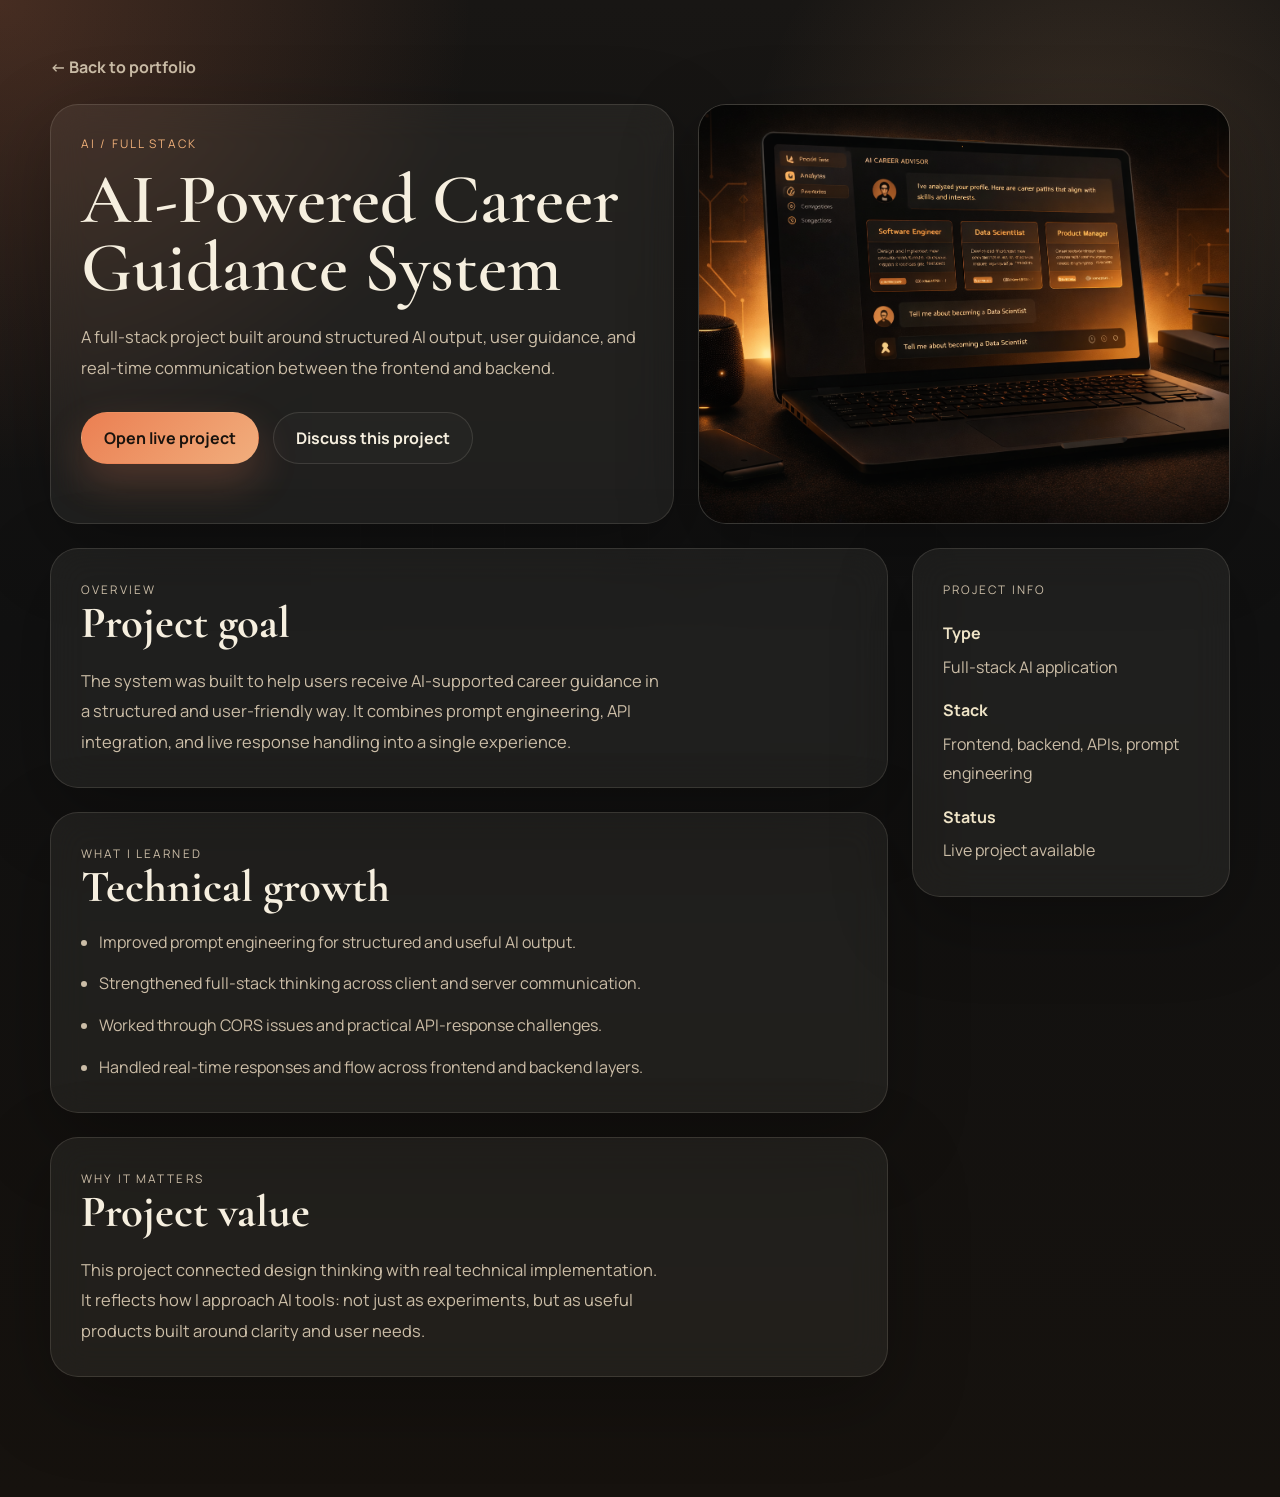
==== pages/ai-career-guidance.html @ e874be93 "updated portfolio" ====
<!DOCTYPE html>
<html lang="en">
<head>
  <meta charset="UTF-8">
  <meta name="viewport" content="width=device-width, initial-scale=1.0">
  <title>AI-Powered Career Guidance System | Anand Kumar</title>
  <link rel="preconnect" href="https://fonts.googleapis.com">
  <link rel="preconnect" href="https://fonts.gstatic.com" crossorigin>
  <link href="https://fonts.googleapis.com/css2?family=Manrope:wght@400;500;600;700;800&amp;family=Cormorant+Garamond:wght@500;600;700&amp;display=swap" rel="stylesheet">
  <link rel="stylesheet" href="../style.css">
</head>
<body class="detail-body">
  <div class="site-shell">
    <main class="detail-main">
      <a class="detail-back" href="../index.html#projects">← Back to portfolio</a>

      <section class="detail-hero">
        <article class="detail-panel">
          <p class="eyebrow">AI / Full Stack</p>
          <h1>AI-Powered Career Guidance System</h1>
          <p class="detail-lead">
            A full-stack project built around structured AI output, user guidance, and real-time communication between the frontend and backend.
          </p>
          <div class="detail-actions">
            <a class="btn btn-primary" href="https://lucifer12049.github.io/career-guidance-using-ai-/" target="_blank" rel="noreferrer">Open live project</a>
            <a class="btn btn-secondary" href="mailto:4002anandkumar@gmail.com">Discuss this project</a>
          </div>
        </article>

        <div class="detail-visual">
          <img src="../image/project-2.png" alt="AI-Powered Career Guidance System preview">
        </div>
      </section>

      <section class="detail-layout">
        <div class="detail-stack">
          <article class="detail-section">
            <p class="eyebrow">Overview</p>
            <h2>Project goal</h2>
            <p class="detail-lead">
              The system was built to help users receive AI-supported career guidance in a structured and user-friendly way.
              It combines prompt engineering, API integration, and live response handling into a single experience.
            </p>
          </article>

          <article class="detail-section">
            <p class="eyebrow">What I learned</p>
            <h2>Technical growth</h2>
            <ul class="detail-list">
              <li>Improved prompt engineering for structured and useful AI output.</li>
              <li>Strengthened full-stack thinking across client and server communication.</li>
              <li>Worked through CORS issues and practical API-response challenges.</li>
              <li>Handled real-time responses and flow across frontend and backend layers.</li>
            </ul>
          </article>

          <article class="detail-section">
            <p class="eyebrow">Why it matters</p>
            <h2>Project value</h2>
            <p class="detail-lead">
              This project connected design thinking with real technical implementation. It reflects how I approach AI tools:
              not just as experiments, but as useful products built around clarity and user needs.
            </p>
          </article>
        </div>

        <aside class="detail-sidebar">
          <article class="detail-sidebar-card">
            <p class="eyebrow">Project info</p>
            <div class="detail-meta">
              <p><strong>Type</strong> Full-stack AI application</p>
              <p><strong>Stack</strong> Frontend, backend, APIs, prompt engineering</p>
              <p><strong>Status</strong> Live project available</p>
            </div>
          </article>
        </aside>
      </section>
    </main>
  </div>
</body>
</html>
---- style.css ----
:root {
  --bg: #111111;
  --panel: rgba(255, 248, 238, 0.06);
  --panel-strong: rgba(255, 248, 238, 0.1);
  --line: rgba(255, 244, 230, 0.12);
  --text: #f6efdf;
  --muted: #cbbda7;
  --accent: #eb7f52;
  --accent-soft: #f0b07a;
  --highlight: #efe4c7;
  --shadow: 0 24px 80px rgba(0, 0, 0, 0.28);
  --radius: 28px;
  --radius-sm: 20px;
  --max-width: 1180px;
}

* {
  box-sizing: border-box;
  margin: 0;
  padding: 0;
}

html {
  scroll-behavior: smooth;
}

body {
  min-height: 100vh;
  overflow-x: hidden;
  font-family: "Manrope", sans-serif;
  background:
    radial-gradient(circle at top left, rgba(235, 127, 82, 0.22), transparent 24%),
    radial-gradient(circle at 85% 12%, rgba(240, 176, 122, 0.16), transparent 20%),
    linear-gradient(180deg, #181614 0%, #111111 42%, #16120e 100%);
  color: var(--text);
}

body::before {
  content: "";
  position: fixed;
  inset: 0;
  pointer-events: none;
  background-image:
    linear-gradient(rgba(255, 255, 255, 0.025) 1px, transparent 1px),
    linear-gradient(90deg, rgba(255, 255, 255, 0.025) 1px, transparent 1px);
  background-size: 72px 72px;
  mask-image: radial-gradient(circle at center, black 36%, transparent 88%);
  opacity: 0.35;
}

a {
  color: inherit;
  text-decoration: none;
}

.site-shell {
  width: min(calc(100% - 32px), 1320px);
  margin: 0 auto;
}

.section {
  width: min(100%, var(--max-width));
  margin: 0 auto;
  padding: 110px 0;
}

.site-header {
  position: sticky;
  top: 0;
  z-index: 20;
  padding-top: 18px;
}

.nav {
  display: flex;
  align-items: center;
  justify-content: space-between;
  gap: 24px;
  padding: 16px 22px;
  border: 1px solid var(--line);
  border-radius: 999px;
  background: rgba(17, 17, 17, 0.72);
  backdrop-filter: blur(24px);
  box-shadow: var(--shadow);
}

.brand {
  font-family: "Cormorant Garamond", serif;
  font-size: 2rem;
  font-weight: 600;
  letter-spacing: 0.03em;
}

.nav-links {
  display: flex;
  align-items: center;
  gap: 22px;
}

.nav-links a {
  color: var(--muted);
  font-size: 0.96rem;
  transition: color 0.25s ease, transform 0.25s ease;
}

.nav-links a:hover,
.nav-links a:focus-visible {
  color: var(--text);
  transform: translateY(-1px);
}

.menu-toggle {
  display: none;
  border: 1px solid var(--line);
  border-radius: 999px;
  background: transparent;
  color: var(--text);
  padding: 10px 14px;
  font: inherit;
}

.hero {
  display: grid;
  grid-template-columns: 1.1fr 0.9fr;
  gap: 36px;
  align-items: end;
  min-height: calc(100vh - 120px);
  padding-top: 72px;
}

.eyebrow,
.card-label,
.project-type,
.service-number {
  text-transform: uppercase;
  letter-spacing: 0.18em;
  font-size: 0.74rem;
}

.eyebrow,
.card-label,
.project-type {
  color: var(--accent-soft);
}

.hero-copy h1,
.section-heading h2,
.contact-panel h2 {
  font-family: "Cormorant Garamond", serif;
  line-height: 0.95;
  font-weight: 600;
}

.hero-copy h1 {
  margin-top: 18px;
  font-size: clamp(4rem, 9vw, 7.3rem);
  max-width: 10ch;
}

.hero-copy h1 span {
  display: block;
  margin-top: 18px;
  color: var(--highlight);
  font-family: "Manrope", sans-serif;
  font-size: clamp(1.25rem, 2.6vw, 2rem);
  line-height: 1.2;
  font-weight: 500;
  max-width: 22ch;
}

.hero-text {
  max-width: 60ch;
  margin-top: 28px;
  color: var(--muted);
  line-height: 1.8;
  font-size: 1.05rem;
}

.hero-actions,
.contact-actions {
  display: flex;
  flex-wrap: wrap;
  gap: 14px;
  margin-top: 32px;
}

.btn {
  display: inline-flex;
  align-items: center;
  justify-content: center;
  min-height: 52px;
  padding: 0 22px;
  border-radius: 999px;
  border: 1px solid transparent;
  font-weight: 700;
  transition: transform 0.25s ease, box-shadow 0.25s ease, border-color 0.25s ease;
}

.btn:hover,
.btn:focus-visible {
  transform: translateY(-2px);
}

.btn-primary {
  background: linear-gradient(135deg, var(--accent), #f1ae7d);
  color: #1a130d;
  box-shadow: 0 18px 40px rgba(235, 127, 82, 0.24);
}

.btn-secondary {
  border-color: var(--line);
  background: rgba(255, 255, 255, 0.02);
  color: var(--text);
}

.hero-panel,
.hero-stats {
  display: grid;
  gap: 18px;
}

.hero-card,
.about-card,
.service-card,
.project-card,
.testimonial-card,
.resume-panel,
.contact-panel {
  position: relative;
  overflow: hidden;
  border: 1px solid var(--line);
  border-radius: var(--radius);
  background: var(--panel);
  backdrop-filter: blur(18px);
  box-shadow: var(--shadow);
}

.hero-card::after,
.about-card::after,
.service-card::after,
.project-card::after,
.testimonial-card::after,
.resume-panel::after,
.contact-panel::after {
  content: "";
  position: absolute;
  inset: auto -20% -45% auto;
  width: 180px;
  height: 180px;
  border-radius: 50%;
  background: radial-gradient(circle, rgba(240, 176, 122, 0.25), transparent 62%);
  pointer-events: none;
}

.hero-card {
  padding: 28px;
}

.hero-card-main {
  min-height: 360px;
  display: flex;
  flex-direction: column;
  justify-content: space-between;
}

.hero-card h2 {
  margin-top: 12px;
  font-size: clamp(1.9rem, 3.4vw, 3rem);
  line-height: 1.05;
  font-weight: 700;
  max-width: 12ch;
}

.hero-card ul {
  margin-top: 24px;
  list-style: none;
  display: grid;
  gap: 12px;
  color: var(--muted);
  line-height: 1.6;
}

.hero-card li {
  padding-left: 18px;
  position: relative;
}

.hero-card li::before {
  content: "";
  position: absolute;
  left: 0;
  top: 11px;
  width: 8px;
  height: 8px;
  border-radius: 50%;
  background: var(--accent);
}

.hero-stats {
  grid-template-columns: repeat(2, 1fr);
}

.section-heading {
  display: grid;
  gap: 14px;
  margin-bottom: 34px;
}

.section-heading h2,
.contact-panel h2 {
  max-width: 16ch;
  font-size: clamp(2.9rem, 5vw, 4.8rem);
}

.marquee {
  overflow: hidden;
  width: 100%;
  border-top: 1px solid var(--line);
  border-bottom: 1px solid var(--line);
  background: rgba(255, 255, 255, 0.02);
}

.marquee-track {
  display: flex;
  gap: 22px;
  width: max-content;
  padding: 18px 0;
  animation: marquee 22s linear infinite;
}

.marquee-track span {
  color: var(--highlight);
  font-size: 0.9rem;
  letter-spacing: 0.18em;
  text-transform: uppercase;
}

.about-grid,
.services-grid,
.testimonial-grid {
  display: grid;
  grid-template-columns: repeat(3, 1fr);
  gap: 20px;
}

.about-card,
.service-card,
.testimonial-card {
  padding: 28px;
}

.about-card p:last-child,
.service-card p,
.testimonial-card p,
.project-copy p {
  color: var(--muted);
  line-height: 1.8;
}

.service-card h3,
.project-copy h3 {
  margin: 18px 0 12px;
  font-size: 1.5rem;
  line-height: 1.2;
}

.creative-grid {
  display: grid;
  grid-template-columns: repeat(2, 1fr);
  gap: 20px;
}

.creative-card {
  position: relative;
  overflow: hidden;
  border: 1px solid var(--line);
  border-radius: var(--radius);
  background: var(--panel);
  backdrop-filter: blur(18px);
  box-shadow: var(--shadow);
  transition: transform 0.35s ease, border-color 0.35s ease, box-shadow 0.35s ease;
}

.is-link {
  cursor: pointer;
}

.creative-card-large {
  grid-column: span 2;
}

.creative-card:hover,
.creative-card:focus-within {
  transform: translateY(-8px);
  border-color: rgba(240, 176, 122, 0.28);
  box-shadow: 0 28px 90px rgba(0, 0, 0, 0.34);
}

.creative-visual {
  min-height: 280px;
  overflow: hidden;
  border-bottom: 1px solid var(--line);
}

.creative-visual img {
  width: 100%;
  height: 100%;
  display: block;
  object-fit: cover;
  transform: scale(1);
  transition: transform 0.7s ease, filter 0.7s ease;
  filter: saturate(0.98);
}

.creative-card:hover .creative-visual img,
.creative-card:focus-within .creative-visual img {
  transform: scale(1.06);
  filter: saturate(1.05);
}

.creative-gallery {
  display: grid;
  grid-template-columns: repeat(2, 1fr);
  gap: 10px;
  padding: 10px;
  border-bottom: 1px solid var(--line);
  background: rgba(255, 255, 255, 0.02);
}

.creative-gallery img {
  width: 100%;
  aspect-ratio: 16 / 11;
  display: block;
  object-fit: cover;
  border-radius: 18px;
  border: 1px solid rgba(255, 244, 230, 0.08);
  transition: transform 0.45s ease, filter 0.45s ease, border-color 0.45s ease;
  filter: saturate(0.98);
}

.creative-card:hover .creative-gallery img,
.creative-card:focus-within .creative-gallery img {
  transform: scale(1.03);
  filter: saturate(1.04);
  border-color: rgba(240, 176, 122, 0.22);
}

.creative-gradient-one {
  background:
    radial-gradient(circle at 18% 20%, rgba(255, 239, 201, 0.85), transparent 26%),
    linear-gradient(135deg, #352012, #8c4b2e 40%, #d59b6f 100%);
}

.creative-gradient-two {
  background:
    radial-gradient(circle at 72% 24%, rgba(246, 239, 223, 0.8), transparent 18%),
    linear-gradient(135deg, #121418, #2a3944 44%, #6f8a9f 100%);
}

.creative-gradient-three {
  background:
    radial-gradient(circle at 30% 30%, rgba(248, 222, 177, 0.85), transparent 24%),
    linear-gradient(135deg, #1f1711, #5f3326 46%, #d9825d 100%);
}

.creative-copy {
  padding: 26px;
}

.creative-copy h3 {
  margin: 18px 0 12px;
  font-size: 1.5rem;
  line-height: 1.2;
}

.creative-copy p {
  color: var(--muted);
  line-height: 1.8;
}

.creative-copy a {
  display: inline-flex;
  align-items: center;
  justify-content: center;
  margin-top: 20px;
  padding: 12px 18px;
  border: 1px solid rgba(240, 176, 122, 0.22);
  border-radius: 999px;
  background: rgba(255, 255, 255, 0.04);
  color: var(--highlight);
  font-weight: 700;
  letter-spacing: 0.01em;
  transition: transform 0.25s ease, border-color 0.25s ease, background 0.25s ease, box-shadow 0.25s ease;
}

.creative-copy a:hover,
.creative-copy a:focus-visible {
  transform: translateY(-2px);
  border-color: rgba(240, 176, 122, 0.52);
  background: rgba(240, 176, 122, 0.12);
  box-shadow: 0 14px 32px rgba(235, 127, 82, 0.18);
}

.projects-grid {
  display: grid;
  grid-template-columns: repeat(2, 1fr);
  gap: 20px;
}

.project-card {
  display: flex;
  flex-direction: column;
  transition: transform 0.35s ease, border-color 0.35s ease, box-shadow 0.35s ease;
}

.project-card-large {
  grid-column: span 2;
}

.project-visual {
  min-height: 280px;
  overflow: hidden;
  border-bottom: 1px solid var(--line);
  background-size: cover;
  background-position: center;
}

.project-visual img {
  width: 100%;
  height: 100%;
  display: block;
  object-fit: cover;
  transform: scale(1);
  transition: transform 0.7s ease, filter 0.7s ease;
  filter: saturate(0.96);
}

.project-card:hover,
.project-card:focus-within {
  transform: translateY(-8px);
  border-color: rgba(240, 176, 122, 0.28);
  box-shadow: 0 28px 90px rgba(0, 0, 0, 0.34);
}

.project-card:hover .project-visual img,
.project-card:focus-within .project-visual img {
  transform: scale(1.08);
  filter: saturate(1.05);
}

.gradient-one {
  background:
    radial-gradient(circle at 18% 20%, rgba(255, 239, 201, 0.85), transparent 26%),
    linear-gradient(135deg, #352012, #8c4b2e 40%, #d59b6f 100%);
}

.gradient-two {
  background:
    radial-gradient(circle at 72% 24%, rgba(246, 239, 223, 0.8), transparent 18%),
    linear-gradient(135deg, #121418, #2a3944 44%, #6f8a9f 100%);
}

.gradient-three {
  background:
    radial-gradient(circle at 30% 30%, rgba(248, 222, 177, 0.85), transparent 24%),
    linear-gradient(135deg, #1f1711, #5f3326 46%, #d9825d 100%);
}

.gradient-four {
  background:
    radial-gradient(circle at 80% 24%, rgba(255, 247, 222, 0.82), transparent 20%),
    linear-gradient(135deg, #171717, #33332a 40%, #8f8563 100%);
}

.project-copy {
  padding: 26px;
}

.project-copy a {
  display: inline-flex;
  align-items: center;
  justify-content: center;
  margin-top: 20px;
  padding: 12px 18px;
  border: 1px solid rgba(240, 176, 122, 0.22);
  border-radius: 999px;
  background: rgba(255, 255, 255, 0.04);
  color: var(--highlight);
  font-weight: 700;
  letter-spacing: 0.01em;
  transition: transform 0.25s ease, border-color 0.25s ease, background 0.25s ease, box-shadow 0.25s ease;
}

.project-copy a:hover,
.project-copy a:focus-visible {
  transform: translateY(-2px);
  border-color: rgba(240, 176, 122, 0.52);
  background: rgba(240, 176, 122, 0.12);
  box-shadow: 0 14px 32px rgba(235, 127, 82, 0.18);
}

.contact {
  padding-bottom: 120px;
}

.resume-panel,
.contact-panel {
  padding: 42px;
}

.resume-panel {
  display: grid;
  grid-template-columns: 1.2fr 0.8fr;
  gap: 28px;
  align-items: center;
}

.resume-copy h2 {
  max-width: 13ch;
  margin-top: 12px;
  font-family: "Cormorant Garamond", serif;
  font-size: clamp(2.7rem, 4.8vw, 4.2rem);
  line-height: 0.97;
  font-weight: 600;
}

.resume-copy p:last-child,
.contact-panel p {
  max-width: 58ch;
  margin-top: 18px;
  color: var(--muted);
  line-height: 1.8;
}

.resume-actions {
  display: grid;
  gap: 14px;
  justify-items: start;
}

.detail-body .site-shell {
  width: min(calc(100% - 32px), 1240px);
}

.detail-main {
  width: min(100%, var(--max-width));
  margin: 0 auto;
  padding: 56px 0 120px;
}

.detail-back {
  display: inline-flex;
  align-items: center;
  gap: 8px;
  margin-bottom: 26px;
  color: var(--muted);
  font-weight: 700;
}

.detail-hero {
  display: grid;
  grid-template-columns: 1.08fr 0.92fr;
  gap: 24px;
  align-items: stretch;
}

.detail-panel,
.detail-visual,
.detail-section,
.detail-sidebar-card,
.detail-gallery img {
  border: 1px solid var(--line);
  border-radius: var(--radius);
  background: var(--panel);
  backdrop-filter: blur(18px);
  box-shadow: var(--shadow);
}

.detail-panel,
.detail-section,
.detail-sidebar-card {
  padding: 30px;
}

.detail-panel h1 {
  margin-top: 14px;
  font-family: "Cormorant Garamond", serif;
  font-size: clamp(3rem, 5.5vw, 5.1rem);
  line-height: 0.96;
  font-weight: 600;
}

.detail-lead {
  margin-top: 20px;
  color: var(--muted);
  line-height: 1.9;
  font-size: 1.03rem;
  max-width: 58ch;
}

.detail-actions {
  display: flex;
  flex-wrap: wrap;
  gap: 14px;
  margin-top: 28px;
}

.detail-visual {
  overflow: hidden;
  min-height: 420px;
}

.detail-visual img {
  width: 100%;
  height: 100%;
  display: block;
  object-fit: cover;
}

.detail-layout {
  display: grid;
  grid-template-columns: 1fr 0.38fr;
  gap: 24px;
  margin-top: 24px;
}

.detail-stack {
  display: grid;
  gap: 24px;
}

.detail-section h2,
.detail-sidebar-card h2 {
  font-family: "Cormorant Garamond", serif;
  font-size: clamp(2rem, 3.5vw, 3rem);
  line-height: 1;
}

.detail-section p,
.detail-section li,
.detail-sidebar-card p {
  color: var(--muted);
  line-height: 1.85;
}

.detail-list {
  margin-top: 18px;
  padding-left: 18px;
  display: grid;
  gap: 12px;
}

.detail-gallery {
  display: grid;
  grid-template-columns: repeat(2, 1fr);
  gap: 18px;
  margin-top: 22px;
}

.detail-gallery img {
  width: 100%;
  aspect-ratio: 16 / 11;
  object-fit: cover;
}

.detail-sidebar {
  display: grid;
  gap: 24px;
  align-content: start;
}

.detail-meta {
  display: grid;
  gap: 14px;
  margin-top: 18px;
}

.detail-meta strong {
  display: block;
  margin-bottom: 4px;
  color: var(--highlight);
}

.reveal {
  opacity: 0;
  transform: translateY(40px);
  transition: opacity 0.7s ease, transform 0.7s ease;
}

.reveal.is-visible {
  opacity: 1;
  transform: translateY(0);
}

@keyframes marquee {
  from {
    transform: translateX(0);
  }
  to {
    transform: translateX(-50%);
  }
}

@media (max-width: 980px) {
  .hero,
  .about-grid,
  .services-grid,
  .creative-grid,
  .projects-grid,
  .testimonial-grid,
  .resume-panel,
  .detail-hero,
  .detail-layout {
    grid-template-columns: 1fr;
  }

  .creative-card-large,
  .project-card-large {
    grid-column: auto;
  }

  .hero {
    min-height: auto;
    padding-top: 40px;
  }

  .hero-stats {
    grid-template-columns: 1fr;
  }

  .section-heading h2,
  .contact-panel h2 {
    max-width: 100%;
  }
}

@media (max-width: 760px) {
  .site-shell {
    width: min(calc(100% - 20px), 1320px);
  }

  .site-header {
    padding-top: 12px;
  }

  .nav {
    align-items: flex-start;
    flex-wrap: wrap;
    border-radius: 28px;
  }

  .menu-toggle {
    display: inline-flex;
  }

  .nav-links {
    display: none;
    width: 100%;
    flex-direction: column;
    align-items: flex-start;
    padding-top: 6px;
  }

  .nav-links.is-open {
    display: flex;
  }

  .section {
    padding: 88px 0;
  }

  .hero-copy h1 {
    font-size: clamp(3rem, 16vw, 4.5rem);
  }

  .hero-copy h1 span {
    font-size: 1.15rem;
  }

  .hero-card,
  .about-card,
  .service-card,
  .resume-panel,
  .testimonial-card,
  .contact-panel,
  .project-copy {
    padding: 22px;
  }

  .project-visual {
    min-height: 220px;
  }

  .creative-gallery {
    grid-template-columns: 1fr;
  }

  .detail-main {
    padding-top: 34px;
  }

  .detail-panel,
  .detail-section,
  .detail-sidebar-card {
    padding: 22px;
  }

  .detail-gallery {
    grid-template-columns: 1fr;
  }
}
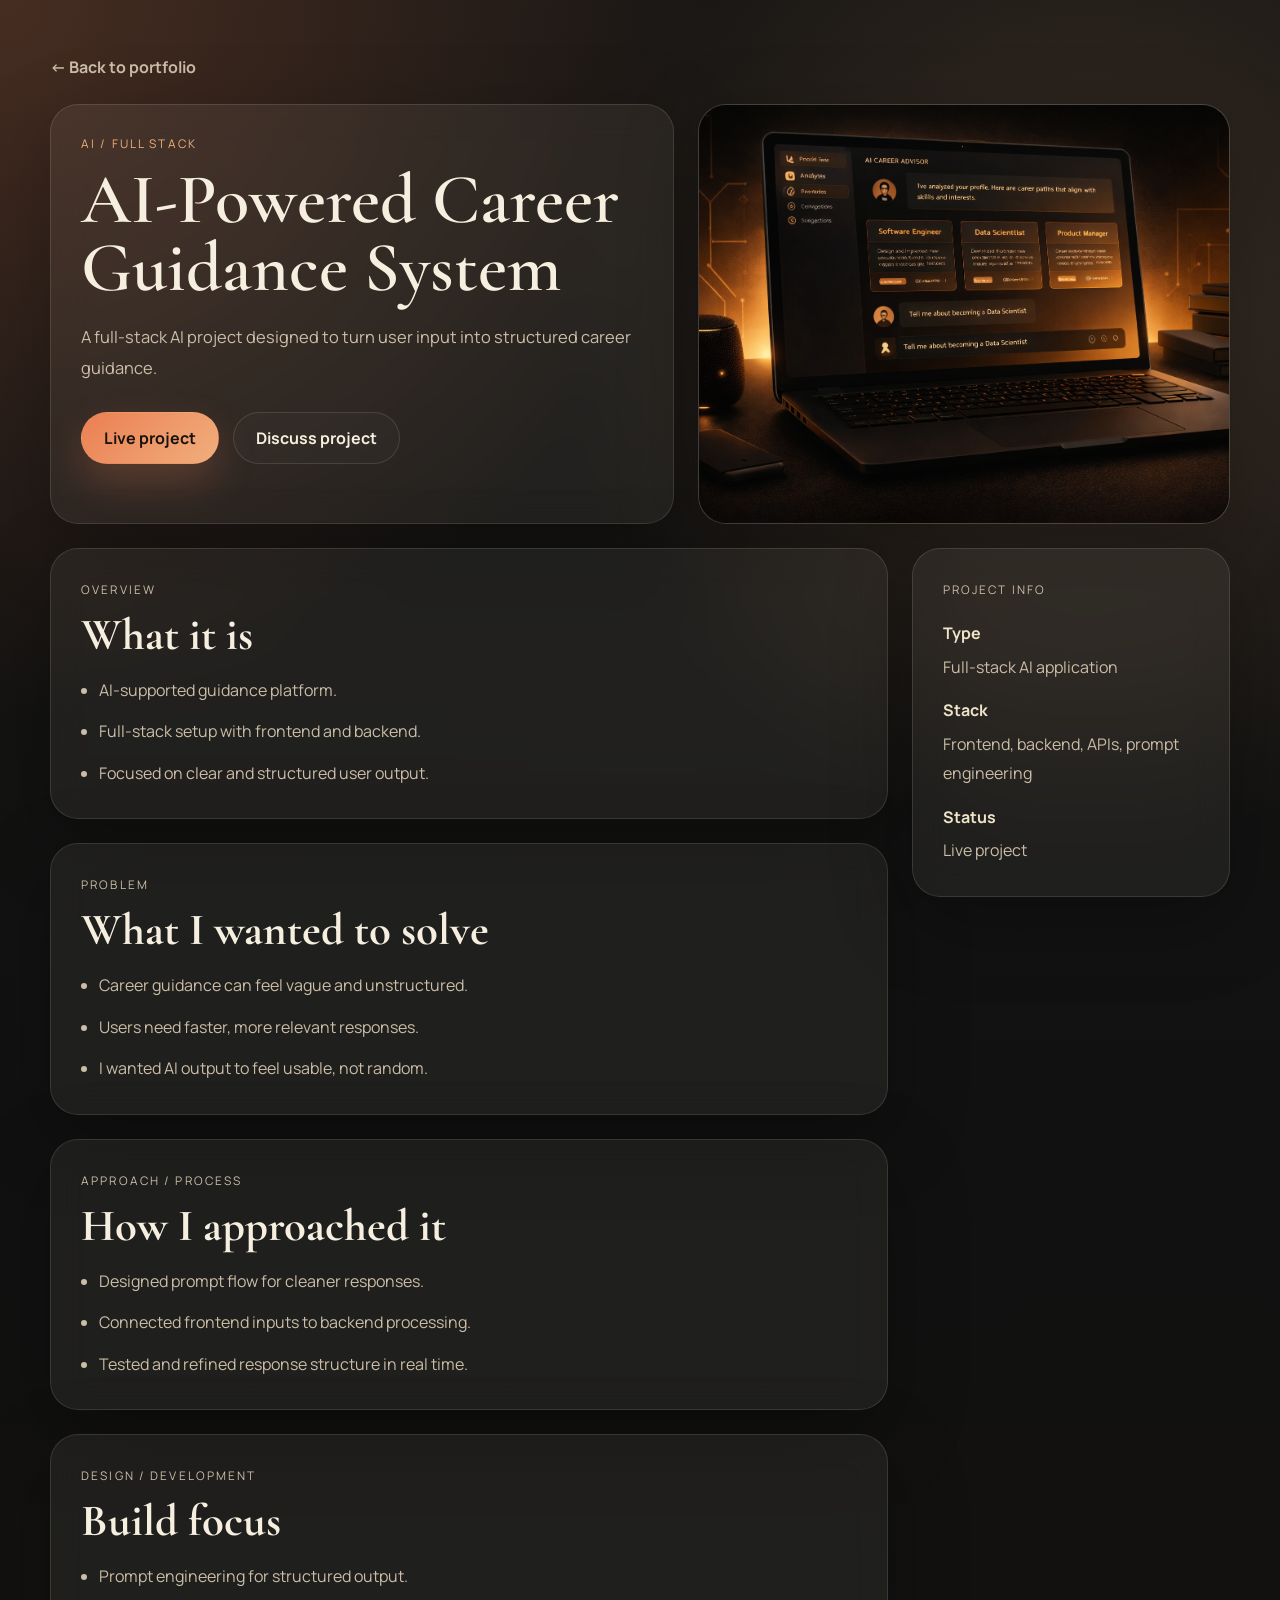
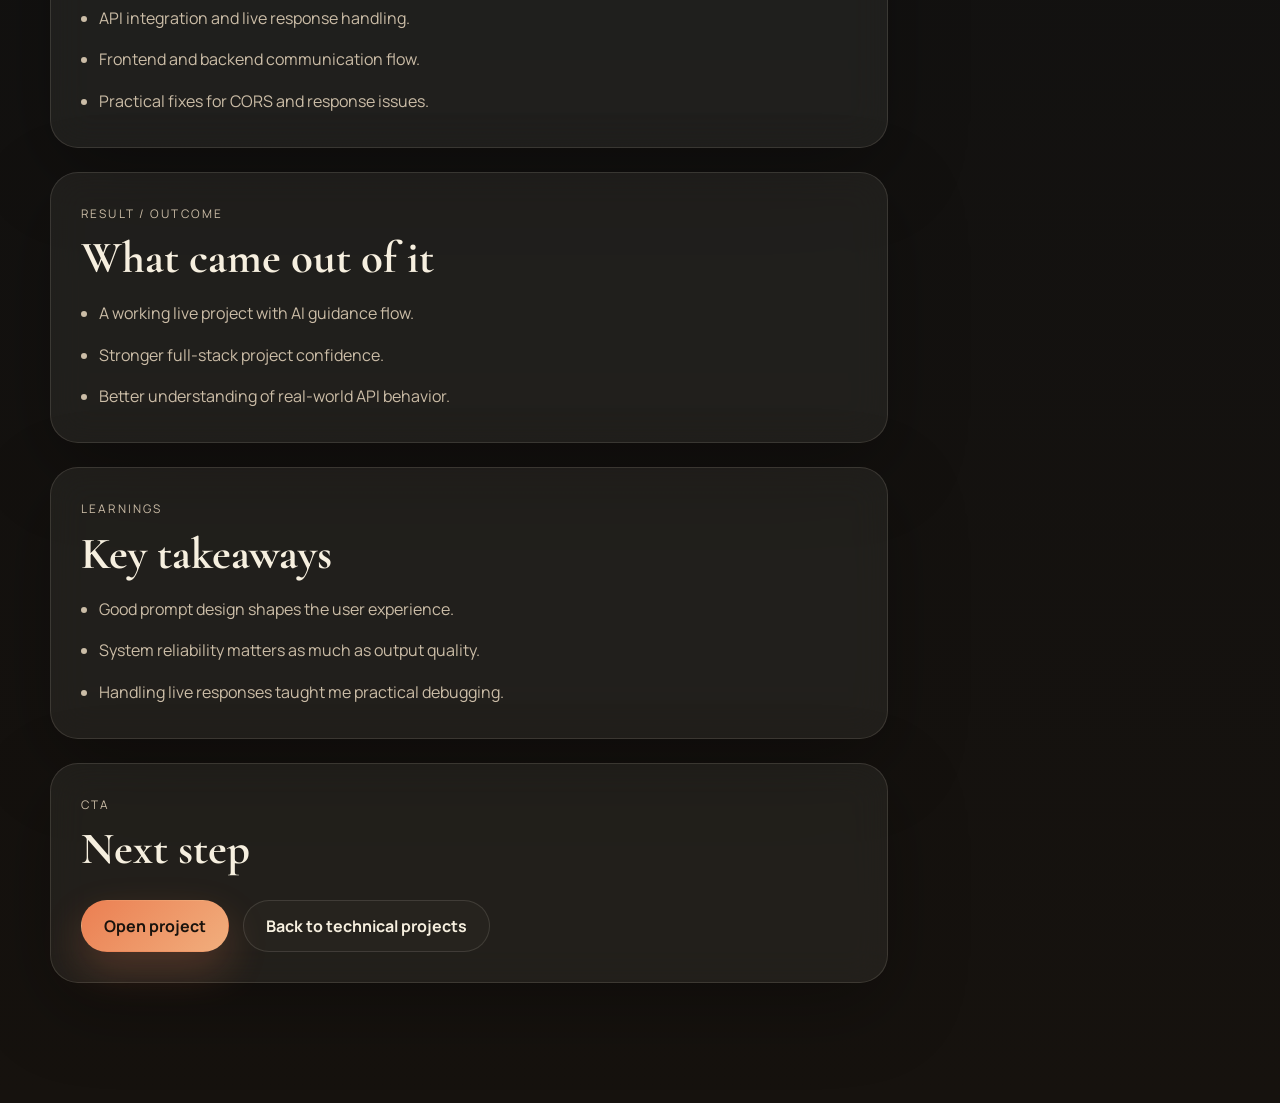
==== commit fb3a7a13: "Update portfolio site and add certificates" ====
--- a/pages/ai-career-guidance.html
+++ b/pages/ai-career-guidance.html
@@ -18,12 +18,10 @@
         <article class="detail-panel">
           <p class="eyebrow">AI / Full Stack</p>
           <h1>AI-Powered Career Guidance System</h1>
-          <p class="detail-lead">
-            A full-stack project built around structured AI output, user guidance, and real-time communication between the frontend and backend.
-          </p>
+          <p class="detail-lead">A full-stack AI project designed to turn user input into structured career guidance.</p>
           <div class="detail-actions">
-            <a class="btn btn-primary" href="https://lucifer12049.github.io/career-guidance-using-ai-/" target="_blank" rel="noreferrer">Open live project</a>
-            <a class="btn btn-secondary" href="mailto:4002anandkumar@gmail.com">Discuss this project</a>
+            <a class="btn btn-primary" href="https://lucifer12049.github.io/career-guidance-using-ai-/" target="_blank" rel="noreferrer">Live project</a>
+            <a class="btn btn-secondary" href="mailto:4002anandkumar@gmail.com">Discuss project</a>
           </div>
         </article>
 
@@ -36,31 +34,72 @@
         <div class="detail-stack">
           <article class="detail-section">
             <p class="eyebrow">Overview</p>
-            <h2>Project goal</h2>
-            <p class="detail-lead">
-              The system was built to help users receive AI-supported career guidance in a structured and user-friendly way.
-              It combines prompt engineering, API integration, and live response handling into a single experience.
-            </p>
-          </article>
-
-          <article class="detail-section">
-            <p class="eyebrow">What I learned</p>
-            <h2>Technical growth</h2>
+            <h2>What it is</h2>
             <ul class="detail-list">
-              <li>Improved prompt engineering for structured and useful AI output.</li>
-              <li>Strengthened full-stack thinking across client and server communication.</li>
-              <li>Worked through CORS issues and practical API-response challenges.</li>
-              <li>Handled real-time responses and flow across frontend and backend layers.</li>
+              <li>AI-supported guidance platform.</li>
+              <li>Full-stack setup with frontend and backend.</li>
+              <li>Focused on clear and structured user output.</li>
             </ul>
           </article>
 
           <article class="detail-section">
-            <p class="eyebrow">Why it matters</p>
-            <h2>Project value</h2>
-            <p class="detail-lead">
-              This project connected design thinking with real technical implementation. It reflects how I approach AI tools:
-              not just as experiments, but as useful products built around clarity and user needs.
-            </p>
+            <p class="eyebrow">Problem</p>
+            <h2>What I wanted to solve</h2>
+            <ul class="detail-list">
+              <li>Career guidance can feel vague and unstructured.</li>
+              <li>Users need faster, more relevant responses.</li>
+              <li>I wanted AI output to feel usable, not random.</li>
+            </ul>
+          </article>
+
+          <article class="detail-section">
+            <p class="eyebrow">Approach / Process</p>
+            <h2>How I approached it</h2>
+            <ul class="detail-list">
+              <li>Designed prompt flow for cleaner responses.</li>
+              <li>Connected frontend inputs to backend processing.</li>
+              <li>Tested and refined response structure in real time.</li>
+            </ul>
+          </article>
+
+          <article class="detail-section">
+            <p class="eyebrow">Design / Development</p>
+            <h2>Build focus</h2>
+            <ul class="detail-list">
+              <li>Prompt engineering for structured output.</li>
+              <li>API integration and live response handling.</li>
+              <li>Frontend and backend communication flow.</li>
+              <li>Practical fixes for CORS and response issues.</li>
+            </ul>
+          </article>
+
+          <article class="detail-section">
+            <p class="eyebrow">Result / Outcome</p>
+            <h2>What came out of it</h2>
+            <ul class="detail-list">
+              <li>A working live project with AI guidance flow.</li>
+              <li>Stronger full-stack project confidence.</li>
+              <li>Better understanding of real-world API behavior.</li>
+            </ul>
+          </article>
+
+          <article class="detail-section">
+            <p class="eyebrow">Learnings</p>
+            <h2>Key takeaways</h2>
+            <ul class="detail-list">
+              <li>Good prompt design shapes the user experience.</li>
+              <li>System reliability matters as much as output quality.</li>
+              <li>Handling live responses taught me practical debugging.</li>
+            </ul>
+          </article>
+
+          <article class="detail-section">
+            <p class="eyebrow">CTA</p>
+            <h2>Next step</h2>
+            <div class="detail-actions">
+              <a class="btn btn-primary" href="https://lucifer12049.github.io/career-guidance-using-ai-/" target="_blank" rel="noreferrer">Open project</a>
+              <a class="btn btn-secondary" href="../index.html#projects">Back to technical projects</a>
+            </div>
           </article>
         </div>
 
@@ -70,7 +109,7 @@
             <div class="detail-meta">
               <p><strong>Type</strong> Full-stack AI application</p>
               <p><strong>Stack</strong> Frontend, backend, APIs, prompt engineering</p>
-              <p><strong>Status</strong> Live project available</p>
+              <p><strong>Status</strong> Live project</p>
             </div>
           </article>
         </aside>
--- a/style.css
+++ b/style.css
@@ -92,6 +92,7 @@
 }
 
 .nav-links {
+  position: relative;
   display: flex;
   align-items: center;
   gap: 22px;
@@ -107,6 +108,22 @@
 .nav-links a:focus-visible {
   color: var(--text);
   transform: translateY(-1px);
+}
+
+.nav-links a.is-active {
+  color: var(--text);
+}
+
+.nav-indicator {
+  position: absolute;
+  left: 0;
+  bottom: -8px;
+  width: 0;
+  height: 2px;
+  border-radius: 999px;
+  background: linear-gradient(90deg, var(--accent), var(--accent-soft));
+  opacity: 0;
+  transition: transform 0.28s ease, width 0.28s ease, opacity 0.28s ease;
 }
 
 .menu-toggle {
@@ -501,6 +518,7 @@
   box-shadow: 0 14px 32px rgba(235, 127, 82, 0.18);
 }
 
+
 .projects-grid {
   display: grid;
   grid-template-columns: repeat(2, 1fr);
@@ -638,6 +656,247 @@
   justify-items: start;
 }
 
+.certifications-grid {
+  display: grid;
+  grid-template-columns: repeat(2, minmax(0, 1fr));
+  gap: 20px;
+}
+
+.cert-section + .cert-section {
+  margin-top: 34px;
+}
+
+.cert-card {
+  position: relative;
+  border: 1px solid rgba(255, 244, 230, 0.08);
+  border-radius: 22px;
+  background: rgba(255, 255, 255, 0.03);
+  padding: 18px;
+  transition: transform 0.28s ease, box-shadow 0.28s ease, border-color 0.28s ease;
+}
+
+.cert-card::before {
+  content: "";
+  position: absolute;
+  inset: 0;
+  border-radius: inherit;
+  padding: 1px;
+  background: linear-gradient(135deg, rgba(240, 176, 122, 0.42), rgba(255, 255, 255, 0.04));
+  -webkit-mask: linear-gradient(#000 0 0) content-box, linear-gradient(#000 0 0);
+  -webkit-mask-composite: xor;
+  mask-composite: exclude;
+  opacity: 0;
+  pointer-events: none;
+  transition: opacity 0.28s ease;
+}
+
+.cert-card-standalone {
+  display: flex;
+  flex-direction: column;
+  height: 100%;
+}
+
+.cert-card:hover,
+.cert-card:focus-within {
+  transform: translateY(-8px);
+  border-color: rgba(240, 176, 122, 0.26);
+  box-shadow: 0 26px 60px rgba(0, 0, 0, 0.28);
+}
+
+.cert-card:hover::before,
+.cert-card:focus-within::before {
+  opacity: 1;
+}
+
+.cert-preview {
+  min-height: 170px;
+  border: 1px solid rgba(255, 244, 230, 0.08);
+  border-radius: 18px;
+  background:
+    radial-gradient(circle at 18% 20%, rgba(255, 239, 201, 0.35), transparent 26%),
+    linear-gradient(135deg, #352012, #8c4b2e 40%, #d59b6f 100%);
+  display: grid;
+  place-items: center;
+  padding: 18px;
+  color: var(--highlight);
+  font-weight: 700;
+  text-align: center;
+  overflow: hidden;
+  cursor: zoom-in;
+}
+
+.cert-preview img {
+  width: 100%;
+  height: 100%;
+  display: block;
+  object-fit: cover;
+  border-radius: 14px;
+  transform: scale(1);
+  transition: transform 0.45s ease;
+}
+
+.cert-card:hover .cert-preview img,
+.cert-card:focus-within .cert-preview img {
+  transform: scale(1.05);
+}
+
+.cert-preview-creative {
+  background:
+    radial-gradient(circle at 18% 20%, rgba(246, 239, 223, 0.3), transparent 26%),
+    linear-gradient(135deg, #121418, #2a3944 44%, #6f8a9f 100%);
+}
+
+.cert-title {
+  margin-top: 14px;
+  color: var(--highlight);
+  font-weight: 700;
+  font-size: 1.05rem;
+}
+
+.cert-submeta {
+  margin-top: 6px;
+  color: var(--accent-soft);
+  font-size: 0.95rem;
+  line-height: 1.6;
+}
+
+.cert-divider {
+  margin: 14px 0 12px;
+  border: 0;
+  border-top: 1px solid rgba(255, 244, 230, 0.09);
+}
+
+.cert-meta {
+  color: var(--muted);
+  line-height: 1.7;
+}
+
+.cert-tags {
+  display: flex;
+  flex-wrap: wrap;
+  gap: 8px;
+  margin-top: 16px;
+}
+
+.cert-tag {
+  display: inline-flex;
+  align-items: center;
+  justify-content: center;
+  min-height: 34px;
+  padding: 0 12px;
+  border-radius: 999px;
+  background: rgba(255, 255, 255, 0.05);
+  border: 1px solid rgba(255, 244, 230, 0.08);
+  color: var(--highlight);
+  font-size: 0.85rem;
+  font-weight: 700;
+}
+
+.cert-actions {
+  display: flex;
+  flex-wrap: wrap;
+  gap: 10px;
+  margin-top: auto;
+  padding-top: 18px;
+}
+
+.cert-btn {
+  display: inline-flex;
+  align-items: center;
+  justify-content: center;
+  padding: 10px 14px;
+  border: 1px solid rgba(240, 176, 122, 0.22);
+  border-radius: 999px;
+  background: rgba(255, 255, 255, 0.04);
+  color: var(--highlight);
+  font-weight: 700;
+  letter-spacing: 0.01em;
+  transition: transform 0.25s ease, border-color 0.25s ease, background 0.25s ease, box-shadow 0.25s ease;
+}
+
+.cert-btn-primary {
+  background: linear-gradient(135deg, var(--accent), #f1ae7d);
+  color: #1a130d;
+  box-shadow: 0 14px 28px rgba(235, 127, 82, 0.18);
+}
+
+.cert-btn-secondary {
+  background: rgba(255, 255, 255, 0.04);
+  color: var(--highlight);
+}
+
+.cert-btn:hover,
+.cert-btn:focus-visible {
+  transform: translateY(-2px);
+  border-color: rgba(240, 176, 122, 0.52);
+  background: rgba(240, 176, 122, 0.12);
+  box-shadow: 0 14px 32px rgba(235, 127, 82, 0.18);
+}
+
+.cert-btn-primary:hover,
+.cert-btn-primary:focus-visible {
+  background: linear-gradient(135deg, #ef956e, #f3c38d);
+}
+
+.cert-modal {
+  position: fixed;
+  inset: 0;
+  display: grid;
+  place-items: center;
+  padding: 24px;
+  background: rgba(8, 8, 8, 0.82);
+  backdrop-filter: blur(12px);
+  opacity: 0;
+  visibility: hidden;
+  transition: opacity 0.28s ease, visibility 0.28s ease;
+  z-index: 100;
+}
+
+.cert-modal.is-open {
+  opacity: 1;
+  visibility: visible;
+}
+
+.cert-modal-panel {
+  width: min(920px, 100%);
+  max-height: calc(100vh - 80px);
+  overflow: hidden;
+  border-radius: 28px;
+  border: 1px solid rgba(255, 244, 230, 0.12);
+  background: rgba(18, 18, 18, 0.92);
+  box-shadow: 0 40px 90px rgba(0, 0, 0, 0.38);
+  transform: scale(0.92);
+  transition: transform 0.28s ease;
+}
+
+.cert-modal.is-open .cert-modal-panel {
+  transform: scale(1);
+}
+
+.cert-modal-image {
+  width: 100%;
+  height: 100%;
+  max-height: calc(100vh - 80px);
+  display: block;
+  object-fit: contain;
+  background: #101010;
+}
+
+.cert-modal-close {
+  position: absolute;
+  top: 24px;
+  right: 24px;
+  width: 46px;
+  height: 46px;
+  border: 1px solid rgba(255, 244, 230, 0.16);
+  border-radius: 50%;
+  background: rgba(17, 17, 17, 0.86);
+  color: var(--highlight);
+  font-size: 1.6rem;
+  line-height: 1;
+  cursor: pointer;
+}
+
 .detail-body .site-shell {
   width: min(calc(100% - 32px), 1240px);
 }
@@ -743,6 +1002,11 @@
   line-height: 1.85;
 }
 
+.detail-section > .eyebrow,
+.detail-sidebar-card > .eyebrow {
+  margin-bottom: 12px;
+}
+
 .detail-list {
   margin-top: 18px;
   padding-left: 18px;
@@ -780,6 +1044,7 @@
   margin-bottom: 4px;
   color: var(--highlight);
 }
+
 
 .reveal {
   opacity: 0;
@@ -807,10 +1072,10 @@
   .services-grid,
   .creative-grid,
   .projects-grid,
-  .testimonial-grid,
-  .resume-panel,
+  .certifications-grid,
   .detail-hero,
-  .detail-layout {
+  .detail-layout,
+  .resume-panel {
     grid-template-columns: 1fr;
   }
 
@@ -861,6 +1126,10 @@
     padding-top: 6px;
   }
 
+  .nav-indicator {
+    display: none;
+  }
+
   .nav-links.is-open {
     display: flex;
   }
@@ -880,6 +1149,10 @@
   .hero-card,
   .about-card,
   .service-card,
+  .creative-copy,
+  .detail-panel,
+  .detail-section,
+  .detail-sidebar-card,
   .resume-panel,
   .testimonial-card,
   .contact-panel,
@@ -891,21 +1164,12 @@
     min-height: 220px;
   }
 
-  .creative-gallery {
+  .creative-gallery,
+  .detail-gallery {
     grid-template-columns: 1fr;
   }
 
   .detail-main {
     padding-top: 34px;
   }
-
-  .detail-panel,
-  .detail-section,
-  .detail-sidebar-card {
-    padding: 22px;
-  }
-
-  .detail-gallery {
-    grid-template-columns: 1fr;
-  }
-}
+}
